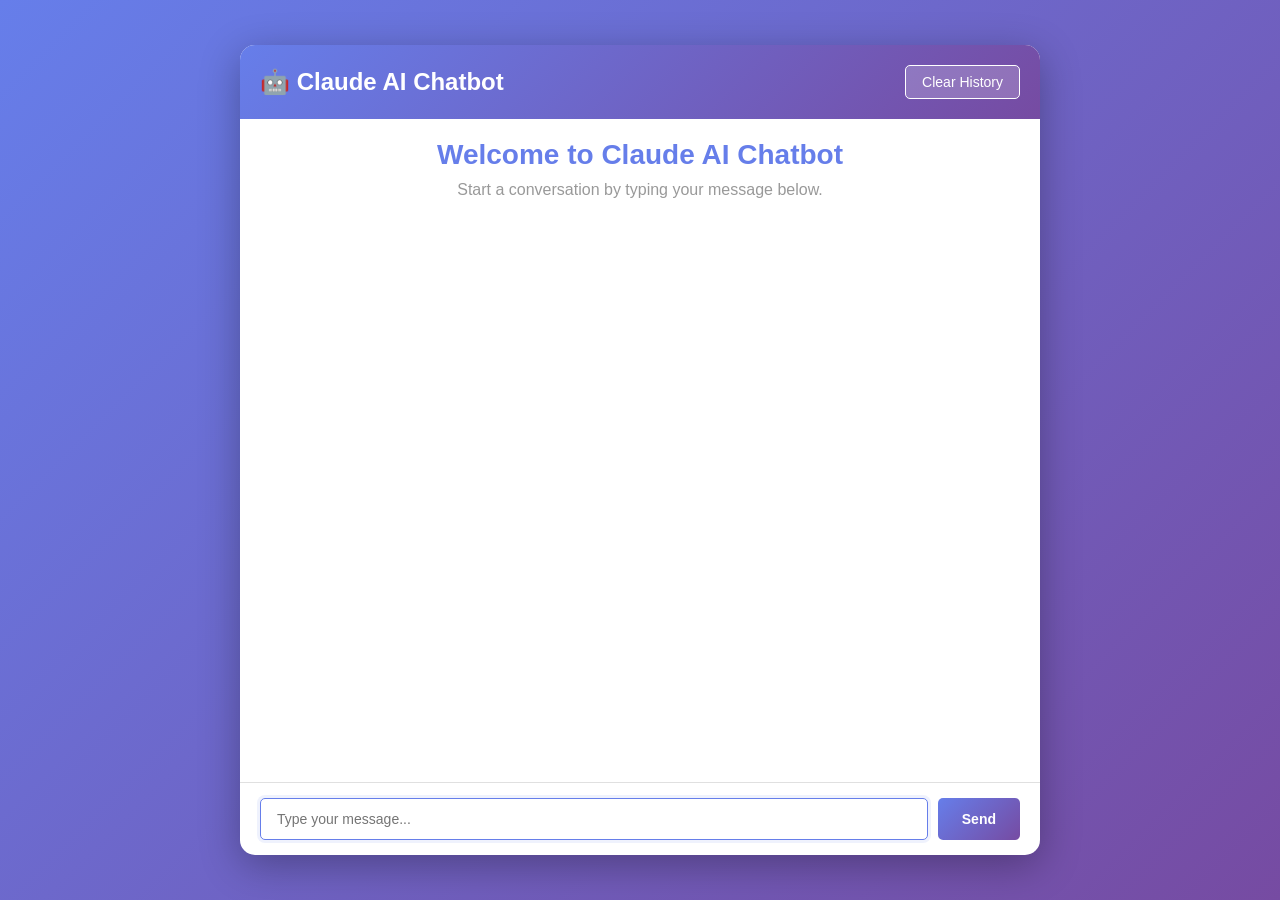
==== static/index.html @ 20def5bf "Initial commit: AI chatbot with Claude AI integration" ====
<!DOCTYPE html>
<html lang="en">
<head>
    <meta charset="UTF-8">
    <meta name="viewport" content="width=device-width, initial-scale=1.0">
    <title>Claude AI Chatbot</title>
    <link rel="stylesheet" href="styles.css">
</head>
<body>
    <div class="container">
        <div class="chat-header">
            <h1>🤖 Claude AI Chatbot</h1>
            <button id="resetBtn" class="reset-btn">Clear History</button>
        </div>
        
        <div class="chat-box" id="chatBox">
            <div class="welcome-message">
                <h2>Welcome to Claude AI Chatbot</h2>
                <p>Start a conversation by typing your message below.</p>
            </div>
        </div>
        
        <div class="input-area">
            <input 
                type="text" 
                id="userInput" 
                placeholder="Type your message..."
                autocomplete="off"
            >
            <button id="sendBtn" class="send-btn">Send</button>
        </div>
    </div>
    
    <script src="script.js"></script>
</body>
</html>
---- static/styles.css ----
* {
    margin: 0;
    padding: 0;
    box-sizing: border-box;
}

body {
    font-family: 'Segoe UI', Tahoma, Geneva, Verdana, sans-serif;
    background: linear-gradient(135deg, #667eea 0%, #764ba2 100%);
    min-height: 100vh;
    display: flex;
    align-items: center;
    justify-content: center;
    padding: 20px;
}

.container {
    width: 100%;
    max-width: 800px;
    height: 90vh;
    background: white;
    border-radius: 15px;
    box-shadow: 0 10px 40px rgba(0, 0, 0, 0.3);
    display: flex;
    flex-direction: column;
    overflow: hidden;
}

.chat-header {
    background: linear-gradient(135deg, #667eea 0%, #764ba2 100%);
    color: white;
    padding: 20px;
    display: flex;
    justify-content: space-between;
    align-items: center;
}

.chat-header h1 {
    font-size: 24px;
}

.reset-btn {
    padding: 8px 16px;
    background: rgba(255, 255, 255, 0.2);
    color: white;
    border: 1px solid white;
    border-radius: 5px;
    cursor: pointer;
    font-size: 14px;
    transition: all 0.3s ease;
}

.reset-btn:hover {
    background: rgba(255, 255, 255, 0.3);
}

.chat-box {
    flex: 1;
    overflow-y: auto;
    padding: 20px;
    display: flex;
    flex-direction: column;
    gap: 15px;
}

.welcome-message {
    text-align: center;
    color: #999;
    display: flex;
    flex-direction: column;
    justify-content: center;
    align-items: center;
    gap: 10px;
}

.welcome-message h2 {
    font-size: 28px;
    color: #667eea;
}

.message {
    display: flex;
    gap: 10px;
    animation: slideIn 0.3s ease;
}

@keyframes slideIn {
    from {
        opacity: 0;
        transform: translateY(10px);
    }
    to {
        opacity: 1;
        transform: translateY(0);
    }
}

.message.user {
    justify-content: flex-end;
}

.message-content {
    max-width: 70%;
    padding: 12px 16px;
    border-radius: 12px;
    word-wrap: break-word;
}

.message.user .message-content {
    background: #667eea;
    color: white;
    border-bottom-right-radius: 4px;
}

.message.assistant .message-content {
    background: #f0f0f0;
    color: #333;
    border-bottom-left-radius: 4px;
}

.input-area {
    padding: 15px 20px;
    border-top: 1px solid #e0e0e0;
    display: flex;
    gap: 10px;
}

#userInput {
    flex: 1;
    padding: 12px 16px;
    border: 1px solid #ddd;
    border-radius: 5px;
    font-size: 14px;
    transition: border-color 0.3s ease;
}

#userInput:focus {
    outline: none;
    border-color: #667eea;
    box-shadow: 0 0 0 3px rgba(102, 126, 234, 0.1);
}

.send-btn {
    padding: 12px 24px;
    background: linear-gradient(135deg, #667eea 0%, #764ba2 100%);
    color: white;
    border: none;
    border-radius: 5px;
    cursor: pointer;
    font-size: 14px;
    font-weight: 600;
    transition: all 0.3s ease;
}

.send-btn:hover {
    transform: translateY(-2px);
    box-shadow: 0 5px 15px rgba(102, 126, 234, 0.3);
}

.send-btn:active {
    transform: translateY(0);
}

.send-btn:disabled {
    opacity: 0.6;
    cursor: not-allowed;
}

/* Scrollbar styling */
.chat-box::-webkit-scrollbar {
    width: 8px;
}

.chat-box::-webkit-scrollbar-track {
    background: #f1f1f1;
}

.chat-box::-webkit-scrollbar-thumb {
    background: #667eea;
    border-radius: 4px;
}

.chat-box::-webkit-scrollbar-thumb:hover {
    background: #764ba2;
}

@media (max-width: 600px) {
    .container {
        height: 100vh;
        border-radius: 0;
    }
    
    .message-content {
        max-width: 85%;
    }
    
    .chat-header h1 {
        font-size: 18px;
    }
}
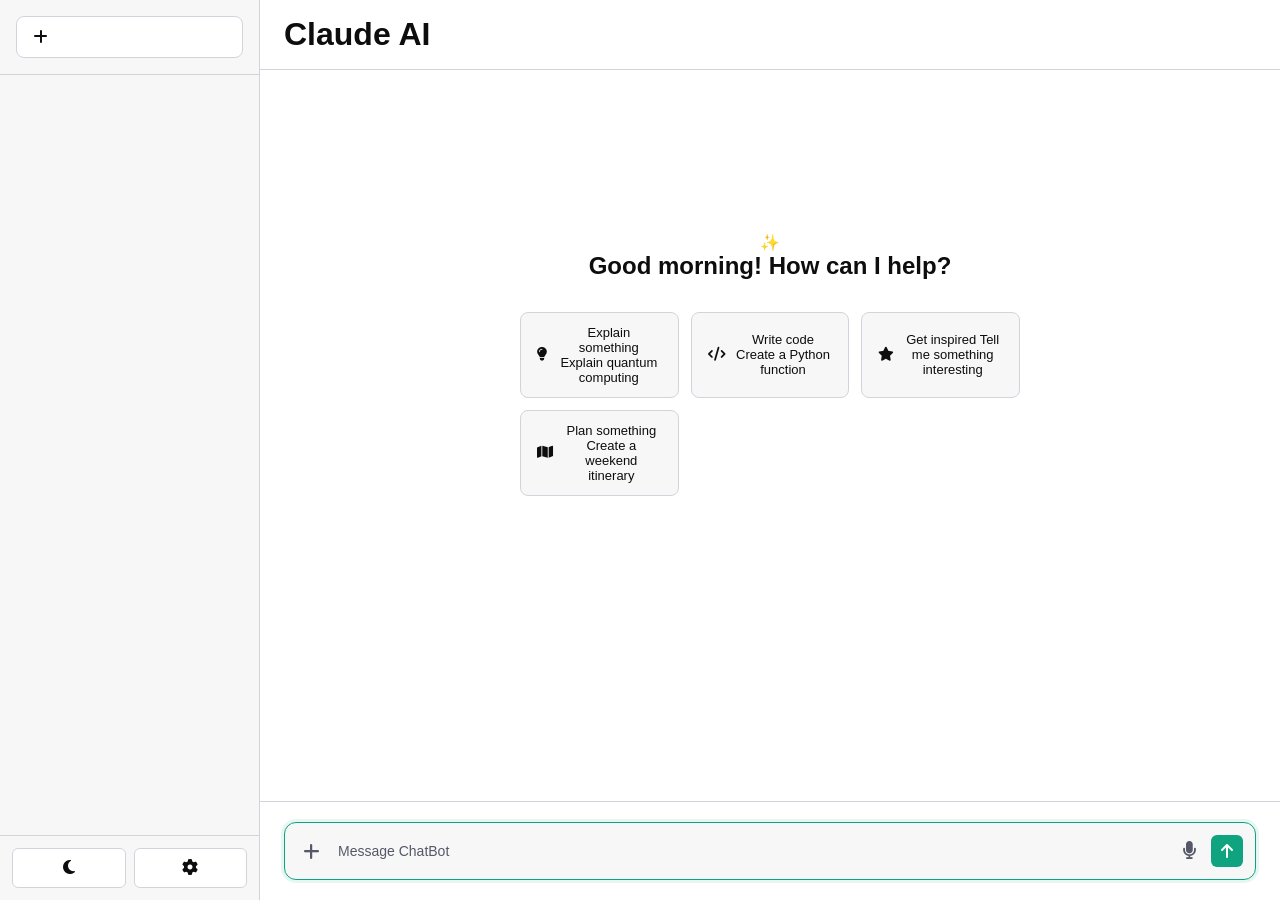
==== commit 6a12996d: "Update HTML to match Claude AI design with minimal sidebar and refined UI" ====
--- a/static/index.html
+++ b/static/index.html
@@ -3,34 +3,147 @@
 <head>
     <meta charset="UTF-8">
     <meta name="viewport" content="width=device-width, initial-scale=1.0">
-    <title>Claude AI Chatbot</title>
+    <title>ChatBot</title>
     <link rel="stylesheet" href="styles.css">
+    <!-- Font Awesome for icons -->
+    <link rel="stylesheet" href="https://cdnjs.cloudflare.com/ajax/libs/font-awesome/6.4.0/css/all.min.css">
 </head>
 <body>
-    <div class="container">
-        <div class="chat-header">
-            <h1>🤖 Claude AI Chatbot</h1>
-            <button id="resetBtn" class="reset-btn">Clear History</button>
-        </div>
-        
-        <div class="chat-box" id="chatBox">
-            <div class="welcome-message">
-                <h2>Welcome to Claude AI Chatbot</h2>
-                <p>Start a conversation by typing your message below.</p>
+    <div class="app-container">
+        <!-- Sidebar -->
+        <aside class="sidebar">
+            <div class="sidebar-header">
+                <button class="new-chat-btn" id="newChatBtn" title="New Chat">
+                    <i class="fas fa-plus"></i>
+                </button>
+            </div>
+            
+            <div class="sidebar-content">
+                <div class="chat-history-section">
+                    <div class="chat-history" id="chatHistory">
+                        <!-- Chat history items will be added here -->
+                    </div>
+                </div>
+            </div>
+            
+            <div class="sidebar-footer">
+                <button class="sidebar-btn" id="themeToggle" title="Toggle Theme">
+                    <i class="fas fa-moon"></i>
+                </button>
+                <button class="sidebar-btn" id="settingsBtn" title="Settings">
+                    <i class="fas fa-cog"></i>
+                </button>
+            </div>
+        </aside>
+
+        <!-- Main Chat Area -->
+        <main class="main-container">
+            <!-- Chat Header -->
+            <header class="chat-header">
+                <button class="menu-toggle" id="menuToggle">
+                    <i class="fas fa-bars"></i>
+                </button>
+                <h1>Claude AI</h1>
+                <div class="header-spacer"></div>
+            </header>
+
+            <!-- Chat Messages -->
+            <div class="chat-messages" id="chatBox">
+                <div class="welcome-container">
+                    <div class="welcome-greeting">
+                        <div class="sparkle-icon">✨</div>
+                        <h2 id="greetingText">How can I help you today?</h2>
+                    </div>
+                    
+                    <div class="suggested-prompts">
+                        <button class="prompt-btn" onclick="insertSuggestedPrompt('Explain quantum computing in simple terms')">
+                            <div class="prompt-icon">
+                                <i class="fas fa-lightbulb"></i>
+                            </div>
+                            <div class="prompt-text">
+                                <span class="prompt-title">Explain something</span>
+                                <span class="prompt-subtitle">Explain quantum computing</span>
+                            </div>
+                        </button>
+                        <button class="prompt-btn" onclick="insertSuggestedPrompt('Write a Python function for sorting')">
+                            <div class="prompt-icon">
+                                <i class="fas fa-code"></i>
+                            </div>
+                            <div class="prompt-text">
+                                <span class="prompt-title">Write code</span>
+                                <span class="prompt-subtitle">Create a Python function</span>
+                            </div>
+                        </button>
+                        <button class="prompt-btn" onclick="insertSuggestedPrompt('Tell me an interesting fact')">
+                            <div class="prompt-icon">
+                                <i class="fas fa-star"></i>
+                            </div>
+                            <div class="prompt-text">
+                                <span class="prompt-title">Get inspired</span>
+                                <span class="prompt-subtitle">Tell me something interesting</span>
+                            </div>
+                        </button>
+                        <button class="prompt-btn" onclick="insertSuggestedPrompt('Plan a weekend trip')">
+                            <div class="prompt-icon">
+                                <i class="fas fa-map"></i>
+                            </div>
+                            <div class="prompt-text">
+                                <span class="prompt-title">Plan something</span>
+                                <span class="prompt-subtitle">Create a weekend itinerary</span>
+                            </div>
+                        </button>
+                    </div>
+                </div>
+            </div>
+
+            <!-- Chat Input Area -->
+            <div class="chat-input-container">
+                <form class="input-form" id="messageForm">
+                    <div class="input-wrapper">
+                        <button type="button" class="action-btn plus-btn" title="Add file">
+                            <i class="fas fa-plus"></i>
+                        </button>
+                        <input 
+                            type="text" 
+                            id="userInput" 
+                            class="message-input"
+                            placeholder="Message ChatBot"
+                            autocomplete="off"
+                        >
+                        <div class="input-actions">
+                            <button type="button" class="action-btn" id="voiceBtn" title="Voice input">
+                                <i class="fas fa-microphone"></i>
+                            </button>
+                            <button type="submit" class="send-btn" id="sendBtn" title="Send message">
+                                <i class="fas fa-arrow-up"></i>
+                            </button>
+                        </div>
+                    </div>
+                </form>
+            </div>
+        </main>
+    </div>
+
+    <!-- Settings Modal -->
+    <div class="modal" id="settingsModal">
+        <div class="modal-content">
+            <div class="modal-header">
+                <h2>Settings</h2>
+                <button class="close-btn" id="closeSettings">&times;</button>
+            </div>
+            <div class="modal-body">
+                <div class="setting-item">
+                    <label>Theme</label>
+                    <select id="themeSelect">
+                        <option value="light">Light</option>
+                        <option value="dark">Dark</option>
+                        <option value="auto">Auto</option>
+                    </select>
+                </div>
             </div>
         </div>
-        
-        <div class="input-area">
-            <input 
-                type="text" 
-                id="userInput" 
-                placeholder="Type your message..."
-                autocomplete="off"
-            >
-            <button id="sendBtn" class="send-btn">Send</button>
-        </div>
     </div>
-    
+
     <script src="script.js"></script>
 </body>
-</html>+</html>
--- a/static/styles.css
+++ b/static/styles.css
@@ -1,90 +1,323 @@
+/* ==================== CSS Variables ==================== */
+:root {
+    --primary-color: #10a37f;
+    --secondary-color: #0ea5e9;
+    --bg-primary: #ffffff;
+    --bg-secondary: #f7f7f8;
+    --bg-tertiary: #ececf1;
+    --text-primary: #0d0d0d;
+    --text-secondary: #565869;
+    --border-color: #d1d5db;
+    --message-user-bg: #10a37f;
+    --message-assistant-bg: #f7f7f8;
+    --message-user-text: #ffffff;
+    --message-assistant-text: #0d0d0d;
+    --sidebar-width: 260px;
+    --shadow-sm: 0 1px 2px rgba(0, 0, 0, 0.05);
+    --shadow-md: 0 4px 6px rgba(0, 0, 0, 0.1);
+    --shadow-lg: 0 10px 15px rgba(0, 0, 0, 0.1);
+    --transition: all 0.3s cubic-bezier(0.4, 0, 0.2, 1);
+}
+
+/* Dark mode */
+html[data-theme="dark"] {
+    --bg-primary: #1e1e1e;
+    --bg-secondary: #2d2d2d;
+    --bg-tertiary: #3d3d3d;
+    --text-primary: #ececec;
+    --text-secondary: #b4b4b4;
+    --border-color: #404040;
+    --message-assistant-bg: #404040;
+    --message-assistant-text: #ececec;
+}
+
+/* ==================== Reset & Base ==================== */
 * {
     margin: 0;
     padding: 0;
     box-sizing: border-box;
 }
 
+html, body {
+    height: 100%;
+    width: 100%;
+}
+
 body {
-    font-family: 'Segoe UI', Tahoma, Geneva, Verdana, sans-serif;
-    background: linear-gradient(135deg, #667eea 0%, #764ba2 100%);
-    min-height: 100vh;
-    display: flex;
-    align-items: center;
-    justify-content: center;
-    padding: 20px;
-}
-
-.container {
+    font-family: -apple-system, BlinkMacSystemFont, 'Segoe UI', 'Helvetica Neue', sans-serif;
+    background: var(--bg-primary);
+    color: var(--text-primary);
+    overflow: hidden;
+    transition: background-color var(--transition), color var(--transition);
+}
+
+/* ==================== App Container ==================== */
+.app-container {
+    display: flex;
+    height: 100vh;
     width: 100%;
-    max-width: 800px;
-    height: 90vh;
-    background: white;
-    border-radius: 15px;
-    box-shadow: 0 10px 40px rgba(0, 0, 0, 0.3);
-    display: flex;
-    flex-direction: column;
-    overflow: hidden;
-}
-
-.chat-header {
-    background: linear-gradient(135deg, #667eea 0%, #764ba2 100%);
-    color: white;
-    padding: 20px;
-    display: flex;
-    justify-content: space-between;
-    align-items: center;
-}
-
-.chat-header h1 {
-    font-size: 24px;
-}
-
-.reset-btn {
-    padding: 8px 16px;
-    background: rgba(255, 255, 255, 0.2);
-    color: white;
-    border: 1px solid white;
-    border-radius: 5px;
+}
+
+/* ==================== Sidebar ==================== */
+.sidebar {
+    width: var(--sidebar-width);
+    background: var(--bg-secondary);
+    border-right: 1px solid var(--border-color);
+    display: flex;
+    flex-direction: column;
+    transition: var(--transition);
+    overflow-y: auto;
+    overflow-x: hidden;
+}
+
+.sidebar-header {
+    padding: 16px;
+    border-bottom: 1px solid var(--border-color);
+}
+
+.new-chat-btn {
+    width: 100%;
+    padding: 12px 16px;
+    background: var(--bg-primary);
+    border: 1px solid var(--border-color);
+    border-radius: 8px;
     cursor: pointer;
     font-size: 14px;
-    transition: all 0.3s ease;
-}
-
-.reset-btn:hover {
-    background: rgba(255, 255, 255, 0.3);
-}
-
-.chat-box {
+    font-weight: 500;
+    color: var(--text-primary);
+    display: flex;
+    align-items: center;
+    gap: 10px;
+    transition: var(--transition);
+}
+
+.new-chat-btn:hover {
+    background: var(--bg-tertiary);
+    box-shadow: var(--shadow-sm);
+}
+
+.new-chat-btn i {
+    font-size: 16px;
+}
+
+.sidebar-content {
+    flex: 1;
+    padding: 16px 0;
+    overflow-y: auto;
+}
+
+.chat-history-section {
+    padding: 0 12px;
+}
+
+.chat-history-section h3 {
+    font-size: 12px;
+    font-weight: 600;
+    text-transform: uppercase;
+    color: var(--text-secondary);
+    padding: 0 8px 8px;
+}
+
+.chat-history {
+    display: flex;
+    flex-direction: column;
+    gap: 6px;
+}
+
+.chat-history-item {
+    padding: 10px 12px;
+    background: transparent;
+    border: none;
+    border-radius: 6px;
+    color: var(--text-secondary);
+    font-size: 13px;
+    text-align: left;
+    cursor: pointer;
+    overflow: hidden;
+    text-overflow: ellipsis;
+    white-space: nowrap;
+    transition: var(--transition);
+}
+
+.chat-history-item:hover {
+    background: var(--bg-tertiary);
+    color: var(--text-primary);
+}
+
+.sidebar-footer {
+    padding: 12px;
+    border-top: 1px solid var(--border-color);
+    display: flex;
+    gap: 8px;
+}
+
+.sidebar-btn {
+    flex: 1;
+    padding: 10px;
+    background: var(--bg-primary);
+    border: 1px solid var(--border-color);
+    border-radius: 6px;
+    cursor: pointer;
+    color: var(--text-primary);
+    font-size: 16px;
+    transition: var(--transition);
+}
+
+.sidebar-btn:hover {
+    background: var(--bg-tertiary);
+}
+
+/* ==================== Main Container ==================== */
+.main-container {
+    flex: 1;
+    display: flex;
+    flex-direction: column;
+    background: var(--bg-primary);
+    overflow: hidden;
+}
+
+/* ==================== Chat Header ==================== */
+.chat-header {
+    padding: 16px 24px;
+    border-bottom: 1px solid var(--border-color);
+    display: flex;
+    justify-content: space-between;
+    align-items: center;
+    background: var(--bg-primary);
+}
+
+.header-content h1 {
+    font-size: 18px;
+    font-weight: 600;
+    color: var(--text-primary);
+}
+
+.header-content .subtitle {
+    font-size: 12px;
+    color: var(--text-secondary);
+    margin-top: 2px;
+}
+
+.menu-toggle {
+    display: none;
+    background: none;
+    border: none;
+    font-size: 20px;
+    cursor: pointer;
+    color: var(--text-primary);
+}
+
+/* ==================== Chat Messages ==================== */
+.chat-messages {
     flex: 1;
     overflow-y: auto;
-    padding: 20px;
-    display: flex;
-    flex-direction: column;
-    gap: 15px;
-}
-
-.welcome-message {
+    padding: 24px;
+    display: flex;
+    flex-direction: column;
+    gap: 16px;
+    background: var(--bg-primary);
+}
+
+.chat-messages::-webkit-scrollbar {
+    width: 8px;
+}
+
+.chat-messages::-webkit-scrollbar-track {
+    background: transparent;
+}
+
+.chat-messages::-webkit-scrollbar-thumb {
+    background: var(--border-color);
+    border-radius: 4px;
+}
+
+.chat-messages::-webkit-scrollbar-thumb:hover {
+    background: var(--text-secondary);
+}
+
+/* Welcome Container */
+.welcome-container {
+    display: flex;
+    flex-direction: column;
+    align-items: center;
+    justify-content: center;
+    min-height: 60vh;
+    gap: 32px;
     text-align: center;
-    color: #999;
-    display: flex;
-    flex-direction: column;
-    justify-content: center;
-    align-items: center;
-    gap: 10px;
-}
-
-.welcome-message h2 {
-    font-size: 28px;
-    color: #667eea;
-}
-
+}
+
+.welcome-header {
+    display: flex;
+    flex-direction: column;
+    align-items: center;
+    gap: 16px;
+}
+
+.welcome-icon {
+    font-size: 56px;
+    color: var(--primary-color);
+    animation: float 3s ease-in-out infinite;
+}
+
+@keyframes float {
+    0%, 100% { transform: translateY(0px); }
+    50% { transform: translateY(-10px); }
+}
+
+.welcome-header h2 {
+    font-size: 32px;
+    font-weight: 600;
+    color: var(--text-primary);
+}
+
+.welcome-header p {
+    font-size: 16px;
+    color: var(--text-secondary);
+}
+
+.suggested-prompts {
+    display: grid;
+    grid-template-columns: repeat(auto-fit, minmax(150px, 1fr));
+    gap: 12px;
+    width: 100%;
+    max-width: 500px;
+}
+
+.prompt-btn {
+    padding: 12px 16px;
+    background: var(--bg-secondary);
+    border: 1px solid var(--border-color);
+    border-radius: 8px;
+    cursor: pointer;
+    color: var(--text-primary);
+    font-size: 13px;
+    font-weight: 500;
+    display: flex;
+    align-items: center;
+    gap: 8px;
+    transition: var(--transition);
+}
+
+.prompt-btn:hover {
+    background: var(--bg-tertiary);
+    border-color: var(--primary-color);
+    transform: translateY(-2px);
+    box-shadow: var(--shadow-sm);
+}
+
+.prompt-btn i {
+    font-size: 14px;
+}
+
+/* Message Styles */
 .message {
     display: flex;
-    gap: 10px;
-    animation: slideIn 0.3s ease;
-}
-
-@keyframes slideIn {
+    gap: 12px;
+    animation: slideInUp 0.3s ease;
+    max-width: 90%;
+}
+
+@keyframes slideInUp {
     from {
         opacity: 0;
         transform: translateY(10px);
@@ -96,105 +329,343 @@
 }
 
 .message.user {
-    justify-content: flex-end;
+    align-self: flex-end;
+    flex-direction: row-reverse;
+}
+
+.message.assistant {
+    align-self: flex-start;
+}
+
+.message-avatar {
+    width: 32px;
+    height: 32px;
+    border-radius: 50%;
+    display: flex;
+    align-items: center;
+    justify-content: center;
+    font-size: 16px;
+    flex-shrink: 0;
+}
+
+.message.user .message-avatar {
+    background: var(--primary-color);
+    color: white;
+}
+
+.message.assistant .message-avatar {
+    background: var(--secondary-color);
+    color: white;
 }
 
 .message-content {
-    max-width: 70%;
     padding: 12px 16px;
     border-radius: 12px;
+    line-height: 1.5;
     word-wrap: break-word;
+    overflow-wrap: break-word;
+    animation: fadeIn 0.3s ease;
+}
+
+@keyframes fadeIn {
+    from { opacity: 0; }
+    to { opacity: 1; }
 }
 
 .message.user .message-content {
-    background: #667eea;
+    background: var(--message-user-bg);
+    color: var(--message-user-text);
+    border-bottom-right-radius: 4px;
+}
+
+.message.assistant .message-content {
+    background: var(--message-assistant-bg);
+    color: var(--message-assistant-text);
+    border-bottom-left-radius: 4px;
+    border: 1px solid var(--border-color);
+}
+
+.message.error .message-content {
+    background: #fee;
+    color: #c33;
+    border: 1px solid #fcc;
+}
+
+/* ==================== Chat Input ==================== */
+.chat-input-container {
+    padding: 20px 24px;
+    border-top: 1px solid var(--border-color);
+    background: var(--bg-primary);
+}
+
+.input-form {
+    width: 100%;
+}
+
+.input-wrapper {
+    display: flex;
+    gap: 12px;
+    align-items: flex-end;
+    background: var(--bg-secondary);
+    border: 1px solid var(--border-color);
+    border-radius: 12px;
+    padding: 12px;
+    transition: var(--transition);
+}
+
+.input-wrapper:focus-within {
+    border-color: var(--primary-color);
+    box-shadow: 0 0 0 3px rgba(16, 163, 127, 0.1);
+}
+
+.message-input {
+    flex: 1;
+    background: transparent;
+    border: none;
+    outline: none;
+    color: var(--text-primary);
+    font-size: 14px;
+    font-family: inherit;
+    resize: none;
+    max-height: 100px;
+    padding: 8px 0;
+}
+
+.message-input::placeholder {
+    color: var(--text-secondary);
+}
+
+.input-actions {
+    display: flex;
+    gap: 8px;
+    align-items: center;
+}
+
+.action-btn,
+.send-btn {
+    background: none;
+    border: none;
+    cursor: pointer;
+    font-size: 18px;
+    color: var(--text-secondary);
+    transition: var(--transition);
+    padding: 6px;
+    display: flex;
+    align-items: center;
+    justify-content: center;
+}
+
+.action-btn:hover {
+    color: var(--text-primary);
+}
+
+.send-btn {
+    width: 32px;
+    height: 32px;
+    background: var(--primary-color);
     color: white;
-    border-bottom-right-radius: 4px;
-}
-
-.message.assistant .message-content {
-    background: #f0f0f0;
-    color: #333;
-    border-bottom-left-radius: 4px;
-}
-
-.input-area {
-    padding: 15px 20px;
-    border-top: 1px solid #e0e0e0;
-    display: flex;
-    gap: 10px;
-}
-
-#userInput {
-    flex: 1;
-    padding: 12px 16px;
-    border: 1px solid #ddd;
-    border-radius: 5px;
-    font-size: 14px;
-    transition: border-color 0.3s ease;
-}
-
-#userInput:focus {
-    outline: none;
-    border-color: #667eea;
-    box-shadow: 0 0 0 3px rgba(102, 126, 234, 0.1);
-}
-
-.send-btn {
-    padding: 12px 24px;
-    background: linear-gradient(135deg, #667eea 0%, #764ba2 100%);
-    color: white;
+    border-radius: 6px;
+    font-size: 16px;
+}
+
+.send-btn:hover:not(:disabled) {
+    background: #0d8d6f;
+    transform: scale(1.05);
+}
+
+.send-btn:disabled {
+    background: var(--border-color);
+    cursor: not-allowed;
+    opacity: 0.5;
+}
+
+.input-hint {
+    font-size: 11px;
+    color: var(--text-secondary);
+    margin-top: 8px;
+    text-align: center;
+}
+
+/* ==================== Modal ==================== */
+.modal {
+    display: none;
+    position: fixed;
+    top: 0;
+    left: 0;
+    right: 0;
+    bottom: 0;
+    background: rgba(0, 0, 0, 0.5);
+    z-index: 1000;
+    align-items: center;
+    justify-content: center;
+}
+
+.modal.active {
+    display: flex;
+}
+
+.modal-content {
+    background: var(--bg-primary);
+    border-radius: 12px;
+    width: 90%;
+    max-width: 400px;
+    box-shadow: var(--shadow-lg);
+    animation: slideInUp 0.3s ease;
+}
+
+.modal-header {
+    padding: 20px 24px;
+    border-bottom: 1px solid var(--border-color);
+    display: flex;
+    justify-content: space-between;
+    align-items: center;
+}
+
+.modal-header h2 {
+    font-size: 18px;
+    font-weight: 600;
+}
+
+.close-btn {
+    background: none;
     border: none;
-    border-radius: 5px;
+    font-size: 24px;
     cursor: pointer;
-    font-size: 14px;
-    font-weight: 600;
-    transition: all 0.3s ease;
-}
-
-.send-btn:hover {
-    transform: translateY(-2px);
-    box-shadow: 0 5px 15px rgba(102, 126, 234, 0.3);
-}
-
-.send-btn:active {
-    transform: translateY(0);
-}
-
-.send-btn:disabled {
-    opacity: 0.6;
-    cursor: not-allowed;
-}
-
-/* Scrollbar styling */
-.chat-box::-webkit-scrollbar {
+    color: var(--text-secondary);
+    transition: var(--transition);
+}
+
+.close-btn:hover {
+    color: var(--text-primary);
+}
+
+.modal-body {
+    padding: 20px 24px;
+    display: flex;
+    flex-direction: column;
+    gap: 16px;
+}
+
+.setting-item {
+    display: flex;
+    flex-direction: column;
+    gap: 8px;
+}
+
+.setting-item label {
+    font-weight: 500;
+    color: var(--text-primary);
+}
+
+.setting-item input,
+.setting-item select {
+    padding: 8px 12px;
+    border: 1px solid var(--border-color);
+    border-radius: 6px;
+    background: var(--bg-secondary);
+    color: var(--text-primary);
+    font-family: inherit;
+}
+
+/* ==================== Loading Animation ==================== */
+.typing-indicator {
+    display: flex;
+    gap: 4px;
+    align-items: center;
+}
+
+.typing-dot {
     width: 8px;
-}
-
-.chat-box::-webkit-scrollbar-track {
-    background: #f1f1f1;
-}
-
-.chat-box::-webkit-scrollbar-thumb {
-    background: #667eea;
-    border-radius: 4px;
-}
-
-.chat-box::-webkit-scrollbar-thumb:hover {
-    background: #764ba2;
-}
-
-@media (max-width: 600px) {
-    .container {
+    height: 8px;
+    border-radius: 50%;
+    background: var(--text-secondary);
+    animation: typing 1.4s infinite;
+}
+
+.typing-dot:nth-child(2) {
+    animation-delay: 0.2s;
+}
+
+.typing-dot:nth-child(3) {
+    animation-delay: 0.4s;
+}
+
+@keyframes typing {
+    0%, 60%, 100% {
+        opacity: 0.5;
+        transform: translateY(0);
+    }
+    30% {
+        opacity: 1;
+        transform: translateY(-8px);
+    }
+}
+
+/* ==================== Responsive ==================== */
+@media (max-width: 768px) {
+    .sidebar {
+        position: fixed;
+        left: 0;
+        top: 0;
         height: 100vh;
-        border-radius: 0;
-    }
-    
-    .message-content {
-        max-width: 85%;
-    }
-    
-    .chat-header h1 {
-        font-size: 18px;
-    }
-}+        z-index: 999;
+        transform: translateX(-100%);
+        transition: transform var(--transition);
+        box-shadow: var(--shadow-lg);
+    }
+
+    .sidebar.mobile-open {
+        transform: translateX(0);
+    }
+
+    .menu-toggle {
+        display: flex;
+    }
+
+    .main-container {
+        width: 100%;
+    }
+
+    .chat-messages {
+        padding: 16px;
+    }
+
+    .message {
+        max-width: 95%;
+    }
+
+    .welcome-container {
+        min-height: 50vh;
+        gap: 24px;
+    }
+
+    .suggested-prompts {
+        grid-template-columns: 1fr;
+    }
+
+    .chat-input-container {
+        padding: 12px 16px;
+    }
+
+    .input-hint {
+        display: none;
+    }
+}
+
+@media (max-width: 480px) {
+    .welcome-header h2 {
+        font-size: 24px;
+    }
+
+    .welcome-header p {
+        font-size: 14px;
+    }
+
+    .chat-header {
+        padding: 12px 16px;
+    }
+
+    .header-content h1 {
+        font-size: 16px;
+    }
+}
